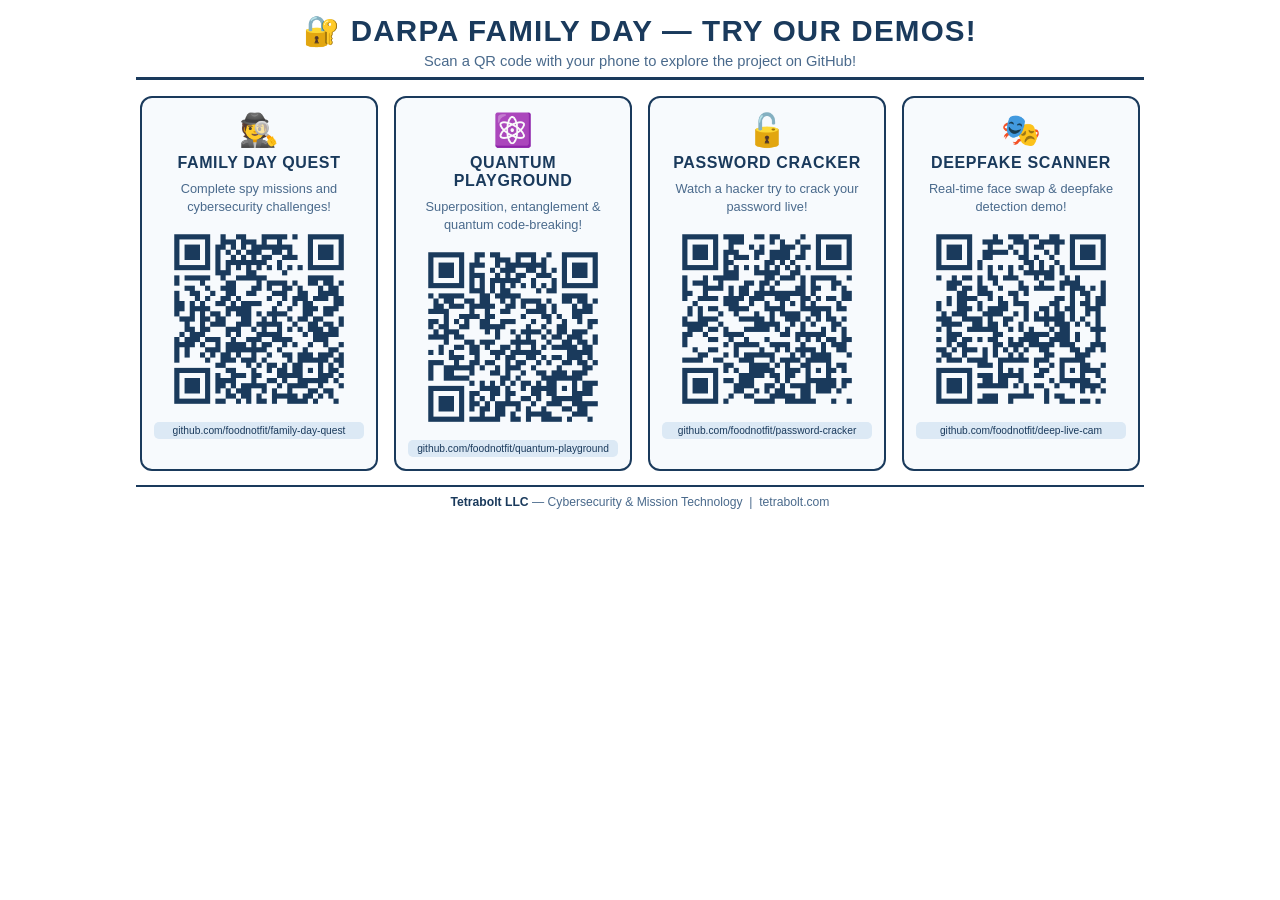
==== family-day-qr.html @ 0b9ffa33 "Add Family Day QR code sheet" ====
<!DOCTYPE html>
<html lang="en">
<head>
  <meta charset="UTF-8">
  <title>DARPA Family Day — Try Our Demos!</title>
  <style>
    @page { size: landscape; margin: 0.45in; }
    * { box-sizing: border-box; margin: 0; padding: 0; }
    body {
      font-family: 'Segoe UI', Arial, sans-serif;
      background: #fff;
      color: #1a3a5c;
      max-width: 10.5in;
      margin: 0 auto;
    }
    header {
      text-align: center;
      padding: 14px 0 8px;
      border-bottom: 3px solid #1a3a5c;
      margin-bottom: 16px;
    }
    header h1 { font-size: 1.85rem; text-transform: uppercase; letter-spacing: .04em; }
    header p  { font-size: .92rem; color: #4a6a8c; margin-top: 5px; }
    .grid {
      display: grid;
      grid-template-columns: repeat(4, 1fr);
      gap: 16px;
      padding: 0 4px;
    }
    .card {
      border: 2.5px solid #1a3a5c;
      border-radius: 12px;
      padding: 16px 12px 12px;
      text-align: center;
      background: #f7fafd;
      display: flex;
      flex-direction: column;
      align-items: center;
      gap: 8px;
      page-break-inside: avoid;
    }
    .card-icon { font-size: 2rem; line-height: 1; }
    .card h2 {
      font-size: 1rem; color: #1a3a5c;
      font-weight: 700; text-transform: uppercase; letter-spacing: .04em;
    }
    .card p {
      font-size: .8rem; color: #4a6a8c;
      line-height: 1.4; min-height: 2.4em;
    }
    .card img { border-radius: 8px; display: block; }
    .url {
      font-size: .64rem; color: #1a3a5c;
      background: #dce9f5; border-radius: 5px;
      padding: 3px 7px; width: 100%; word-break: break-all;
    }
    footer {
      text-align: center; margin-top: 14px;
      padding-top: 8px; border-top: 2px solid #1a3a5c;
      font-size: .76rem; color: #4a6a8c;
    }
    footer strong { color: #1a3a5c; }
  </style>
</head>
<body>
<header>
  <h1>🔐 DARPA Family Day — Try Our Demos!</h1>
  <p>Scan a QR code with your phone to explore the project on GitHub!</p>
</header>
<div class="grid">
    <div class="card">
      <span class="card-icon">🕵️</span>
      <h2>Family Day Quest</h2>
      <p>Complete spy missions and cybersecurity challenges!</p>
      <img src="[data-uri]" alt="QR code for Family Day Quest" width="190" height="190">
      <div class="url">github.com/foodnotfit/family-day-quest</div>
    </div>
    <div class="card">
      <span class="card-icon">⚛️</span>
      <h2>Quantum Playground</h2>
      <p>Superposition, entanglement & quantum code-breaking!</p>
      <img src="[data-uri]" alt="QR code for Quantum Playground" width="190" height="190">
      <div class="url">github.com/foodnotfit/quantum-playground</div>
    </div>
    <div class="card">
      <span class="card-icon">🔓</span>
      <h2>Password Cracker</h2>
      <p>Watch a hacker try to crack your password live!</p>
      <img src="[data-uri]" alt="QR code for Password Cracker" width="190" height="190">
      <div class="url">github.com/foodnotfit/password-cracker</div>
    </div>
    <div class="card">
      <span class="card-icon">🎭</span>
      <h2>Deepfake Scanner</h2>
      <p>Real-time face swap & deepfake detection demo!</p>
      <img src="[data-uri]" alt="QR code for Deepfake Scanner" width="190" height="190">
      <div class="url">github.com/foodnotfit/deep-live-cam</div>
    </div>
</div>
<footer>
  <strong>Tetrabolt LLC</strong> — Cybersecurity &amp; Mission Technology &nbsp;|&nbsp; tetrabolt.com
</footer>
</body>
</html>
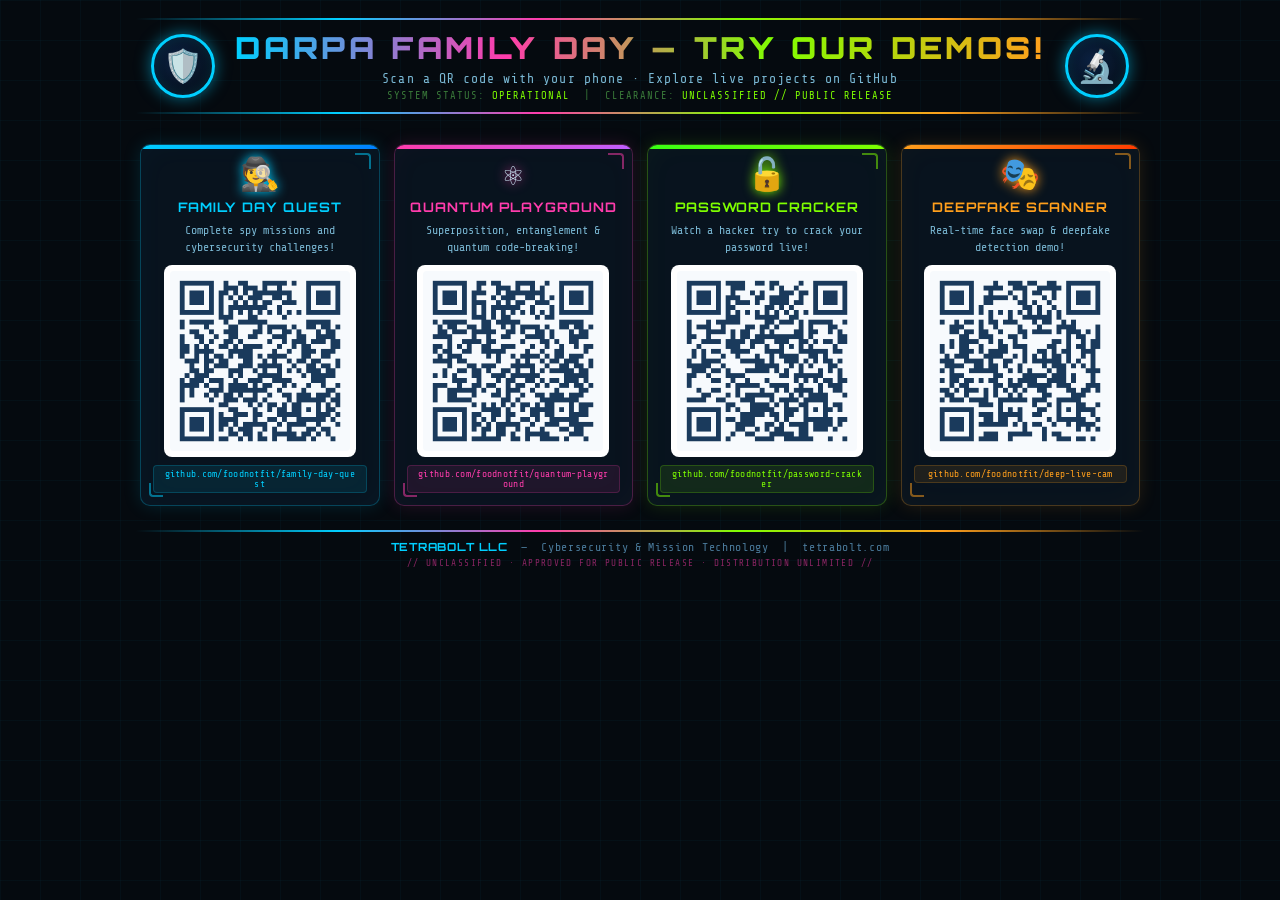
==== commit 2a1b9557: "style: DARPA-themed redesign with neon colors and dark background" ====
--- a/family-day-qr.html
+++ b/family-day-qr.html
@@ -4,101 +4,279 @@
   <meta charset="UTF-8">
   <title>DARPA Family Day — Try Our Demos!</title>
   <style>
-    @page { size: landscape; margin: 0.45in; }
+    @import url('https://fonts.googleapis.com/css2?family=Share+Tech+Mono&family=Orbitron:wght@700;900&display=swap');
+    @page { size: landscape; margin: 0.4in; }
     * { box-sizing: border-box; margin: 0; padding: 0; }
+
     body {
-      font-family: 'Segoe UI', Arial, sans-serif;
-      background: #fff;
-      color: #1a3a5c;
+      font-family: 'Share Tech Mono', 'Courier New', monospace;
+      background: #050a0f;
+      color: #c8dff0;
       max-width: 10.5in;
       margin: 0 auto;
-    }
+      background-image:
+        linear-gradient(rgba(0,200,255,0.03) 1px, transparent 1px),
+        linear-gradient(90deg, rgba(0,200,255,0.03) 1px, transparent 1px);
+      background-size: 40px 40px;
+    }
+
     header {
       text-align: center;
-      padding: 14px 0 8px;
-      border-bottom: 3px solid #1a3a5c;
-      margin-bottom: 16px;
-    }
-    header h1 { font-size: 1.85rem; text-transform: uppercase; letter-spacing: .04em; }
-    header p  { font-size: .92rem; color: #4a6a8c; margin-top: 5px; }
+      padding: 18px 0 12px;
+      margin-bottom: 18px;
+      position: relative;
+    }
+    header::before, header::after {
+      content: '';
+      display: block;
+      height: 2px;
+      background: linear-gradient(90deg, transparent, #00cfff, #ff3cac, #7fff00, #ff9f1c, transparent);
+      margin: 0 0 10px;
+    }
+    header::after { margin: 10px 0 0; }
+
+    .header-inner {
+      display: flex;
+      align-items: center;
+      justify-content: center;
+      gap: 20px;
+    }
+    .darpa-seal {
+      width: 64px; height: 64px;
+      border-radius: 50%;
+      border: 3px solid #00cfff;
+      background: radial-gradient(circle at 40% 40%, #0a2040, #050a0f);
+      display: flex; align-items: center; justify-content: center;
+      font-size: 2rem;
+      box-shadow: 0 0 16px #00cfff88, inset 0 0 12px #00cfff22;
+      flex-shrink: 0;
+    }
+    header h1 {
+      font-family: 'Orbitron', 'Arial Black', sans-serif;
+      font-size: 1.9rem;
+      font-weight: 900;
+      text-transform: uppercase;
+      letter-spacing: .12em;
+      background: linear-gradient(90deg, #00cfff, #ff3cac, #7fff00, #ff9f1c);
+      -webkit-background-clip: text;
+      -webkit-text-fill-color: transparent;
+      background-clip: text;
+      line-height: 1.15;
+    }
+    header .subtitle {
+      font-size: .82rem;
+      color: #7ab8d4;
+      letter-spacing: .08em;
+      margin-top: 6px;
+    }
+    .status-bar {
+      font-size: .65rem;
+      color: #3a7a3a;
+      letter-spacing: .1em;
+      margin-top: 4px;
+    }
+    .status-bar span { color: #7fff00; }
+
     .grid {
       display: grid;
       grid-template-columns: repeat(4, 1fr);
-      gap: 16px;
+      gap: 14px;
       padding: 0 4px;
     }
+
     .card {
-      border: 2.5px solid #1a3a5c;
-      border-radius: 12px;
-      padding: 16px 12px 12px;
+      border-radius: 10px;
+      padding: 14px 12px 12px;
       text-align: center;
-      background: #f7fafd;
       display: flex;
       flex-direction: column;
       align-items: center;
       gap: 8px;
       page-break-inside: avoid;
-    }
+      position: relative;
+      overflow: hidden;
+      background: #08131e;
+    }
+    .card::before {
+      content: '';
+      position: absolute;
+      top: 0; left: 0; right: 0;
+      height: 4px;
+      border-radius: 10px 10px 0 0;
+    }
+    .card::after {
+      content: '';
+      position: absolute;
+      top: 8px; right: 8px;
+      width: 14px; height: 14px;
+      border-top: 2px solid;
+      border-right: 2px solid;
+      border-radius: 0 4px 0 0;
+      opacity: .5;
+    }
+    .corner-bl {
+      position: absolute;
+      bottom: 8px; left: 8px;
+      width: 14px; height: 14px;
+      border-bottom: 2px solid;
+      border-left: 2px solid;
+      border-radius: 0 0 0 4px;
+      opacity: .5;
+    }
+
+    .card-1 { border: 1.5px solid #00cfff44; box-shadow: 0 0 18px #00cfff22, inset 0 0 30px #00cfff08; }
+    .card-1::before { background: linear-gradient(90deg, #00cfff, #0080ff); }
+    .card-1::after { border-color: #00cfff; }
+    .card-1 .corner-bl { border-color: #00cfff; }
+    .card-1 h2 { color: #00cfff; }
+    .card-1 .url { background: #00cfff18; color: #00cfff; border: 1px solid #00cfff33; }
+    .card-1 .card-icon { text-shadow: 0 0 12px #00cfff; }
+
+    .card-2 { border: 1.5px solid #ff3cac44; box-shadow: 0 0 18px #ff3cac22, inset 0 0 30px #ff3cac08; }
+    .card-2::before { background: linear-gradient(90deg, #ff3cac, #bf5fff); }
+    .card-2::after { border-color: #ff3cac; }
+    .card-2 .corner-bl { border-color: #ff3cac; }
+    .card-2 h2 { color: #ff3cac; }
+    .card-2 .url { background: #ff3cac18; color: #ff3cac; border: 1px solid #ff3cac33; }
+    .card-2 .card-icon { text-shadow: 0 0 12px #ff3cac; }
+
+    .card-3 { border: 1.5px solid #7fff0044; box-shadow: 0 0 18px #7fff0022, inset 0 0 30px #7fff0008; }
+    .card-3::before { background: linear-gradient(90deg, #39ff14, #7fff00); }
+    .card-3::after { border-color: #7fff00; }
+    .card-3 .corner-bl { border-color: #7fff00; }
+    .card-3 h2 { color: #7fff00; }
+    .card-3 .url { background: #7fff0018; color: #7fff00; border: 1px solid #7fff0033; }
+    .card-3 .card-icon { text-shadow: 0 0 12px #7fff00; }
+
+    .card-4 { border: 1.5px solid #ff9f1c44; box-shadow: 0 0 18px #ff9f1c22, inset 0 0 30px #ff9f1c08; }
+    .card-4::before { background: linear-gradient(90deg, #ff9f1c, #ff3c00); }
+    .card-4::after { border-color: #ff9f1c; }
+    .card-4 .corner-bl { border-color: #ff9f1c; }
+    .card-4 h2 { color: #ff9f1c; }
+    .card-4 .url { background: #ff9f1c18; color: #ff9f1c; border: 1px solid #ff9f1c33; }
+    .card-4 .card-icon { text-shadow: 0 0 12px #ff9f1c; }
+
     .card-icon { font-size: 2rem; line-height: 1; }
     .card h2 {
-      font-size: 1rem; color: #1a3a5c;
-      font-weight: 700; text-transform: uppercase; letter-spacing: .04em;
+      font-family: 'Orbitron', 'Arial Black', sans-serif;
+      font-size: .82rem;
+      font-weight: 700;
+      text-transform: uppercase;
+      letter-spacing: .07em;
     }
     .card p {
-      font-size: .8rem; color: #4a6a8c;
-      line-height: 1.4; min-height: 2.4em;
-    }
-    .card img { border-radius: 8px; display: block; }
+      font-size: .73rem;
+      color: #7ab8d4;
+      line-height: 1.45;
+      min-height: 2.5em;
+    }
+    .qr-wrap {
+      background: #ffffff;
+      border-radius: 8px;
+      padding: 6px;
+      display: inline-block;
+    }
+    .card img { border-radius: 4px; display: block; }
     .url {
-      font-size: .64rem; color: #1a3a5c;
-      background: #dce9f5; border-radius: 5px;
-      padding: 3px 7px; width: 100%; word-break: break-all;
-    }
+      font-size: .6rem;
+      border-radius: 4px;
+      padding: 3px 8px;
+      width: 100%;
+      word-break: break-all;
+      letter-spacing: .03em;
+    }
+
     footer {
-      text-align: center; margin-top: 14px;
-      padding-top: 8px; border-top: 2px solid #1a3a5c;
-      font-size: .76rem; color: #4a6a8c;
-    }
-    footer strong { color: #1a3a5c; }
+      text-align: center;
+      margin-top: 14px;
+      padding-top: 10px;
+      position: relative;
+      font-size: .72rem;
+      color: #4a7a9b;
+      letter-spacing: .06em;
+    }
+    footer::before {
+      content: '';
+      display: block;
+      height: 2px;
+      background: linear-gradient(90deg, transparent, #00cfff, #ff3cac, #7fff00, #ff9f1c, transparent);
+      margin-bottom: 8px;
+    }
+    footer strong { color: #00cfff; font-family: 'Orbitron', sans-serif; font-size: .7rem; }
+    .footer-classified {
+      font-size: .58rem;
+      color: #ff3cac88;
+      letter-spacing: .15em;
+      margin-top: 4px;
+    }
   </style>
 </head>
 <body>
+
 <header>
-  <h1>🔐 DARPA Family Day — Try Our Demos!</h1>
-  <p>Scan a QR code with your phone to explore the project on GitHub!</p>
+  <div class="header-inner">
+    <div class="darpa-seal">🛡️</div>
+    <div>
+      <h1>DARPA Family Day — Try Our Demos!</h1>
+      <div class="subtitle">Scan a QR code with your phone · Explore live projects on GitHub</div>
+      <div class="status-bar">SYSTEM STATUS: <span>OPERATIONAL</span> &nbsp;|&nbsp; CLEARANCE: <span>UNCLASSIFIED // PUBLIC RELEASE</span></div>
+    </div>
+    <div class="darpa-seal">🔬</div>
+  </div>
 </header>
+
 <div class="grid">
-    <div class="card">
-      <span class="card-icon">🕵️</span>
-      <h2>Family Day Quest</h2>
-      <p>Complete spy missions and cybersecurity challenges!</p>
-      <img src="[data-uri]" alt="QR code for Family Day Quest" width="190" height="190">
-      <div class="url">github.com/foodnotfit/family-day-quest</div>
-    </div>
-    <div class="card">
-      <span class="card-icon">⚛️</span>
-      <h2>Quantum Playground</h2>
-      <p>Superposition, entanglement & quantum code-breaking!</p>
-      <img src="[data-uri]" alt="QR code for Quantum Playground" width="190" height="190">
-      <div class="url">github.com/foodnotfit/quantum-playground</div>
-    </div>
-    <div class="card">
-      <span class="card-icon">🔓</span>
-      <h2>Password Cracker</h2>
-      <p>Watch a hacker try to crack your password live!</p>
-      <img src="[data-uri]" alt="QR code for Password Cracker" width="190" height="190">
-      <div class="url">github.com/foodnotfit/password-cracker</div>
-    </div>
-    <div class="card">
-      <span class="card-icon">🎭</span>
-      <h2>Deepfake Scanner</h2>
-      <p>Real-time face swap & deepfake detection demo!</p>
-      <img src="[data-uri]" alt="QR code for Deepfake Scanner" width="190" height="190">
-      <div class="url">github.com/foodnotfit/deep-live-cam</div>
-    </div>
+
+  <div class="card card-1">
+    <div class="corner-bl"></div>
+    <span class="card-icon">🕵️</span>
+    <h2>Family Day Quest</h2>
+    <p>Complete spy missions and cybersecurity challenges!</p>
+    <div class="qr-wrap">
+      <img src="[data-uri]" alt="QR code for Family Day Quest" width="180" height="180">
+    </div>
+    <div class="url">github.com/foodnotfit/family-day-quest</div>
+  </div>
+
+  <div class="card card-2">
+    <div class="corner-bl"></div>
+    <span class="card-icon">⚛️</span>
+    <h2>Quantum Playground</h2>
+    <p>Superposition, entanglement &amp; quantum code-breaking!</p>
+    <div class="qr-wrap">
+      <img src="[data-uri]" alt="QR code for Quantum Playground" width="180" height="180">
+    </div>
+    <div class="url">github.com/foodnotfit/quantum-playground</div>
+  </div>
+
+  <div class="card card-3">
+    <div class="corner-bl"></div>
+    <span class="card-icon">🔓</span>
+    <h2>Password Cracker</h2>
+    <p>Watch a hacker try to crack your password live!</p>
+    <div class="qr-wrap">
+      <img src="[data-uri]" alt="QR code for Password Cracker" width="180" height="180">
+    </div>
+    <div class="url">github.com/foodnotfit/password-cracker</div>
+  </div>
+
+  <div class="card card-4">
+    <div class="corner-bl"></div>
+    <span class="card-icon">🎭</span>
+    <h2>Deepfake Scanner</h2>
+    <p>Real-time face swap &amp; deepfake detection demo!</p>
+    <div class="qr-wrap">
+      <img src="[data-uri]" alt="QR code for Deepfake Scanner" width="180" height="180">
+    </div>
+    <div class="url">github.com/foodnotfit/deep-live-cam</div>
+  </div>
+
 </div>
+
 <footer>
-  <strong>Tetrabolt LLC</strong> — Cybersecurity &amp; Mission Technology &nbsp;|&nbsp; tetrabolt.com
+  <strong>TETRABOLT LLC</strong> &nbsp;—&nbsp; Cybersecurity &amp; Mission Technology &nbsp;|&nbsp; tetrabolt.com
+  <div class="footer-classified">// UNCLASSIFIED · APPROVED FOR PUBLIC RELEASE · DISTRIBUTION UNLIMITED //</div>
 </footer>
+
 </body>
 </html>
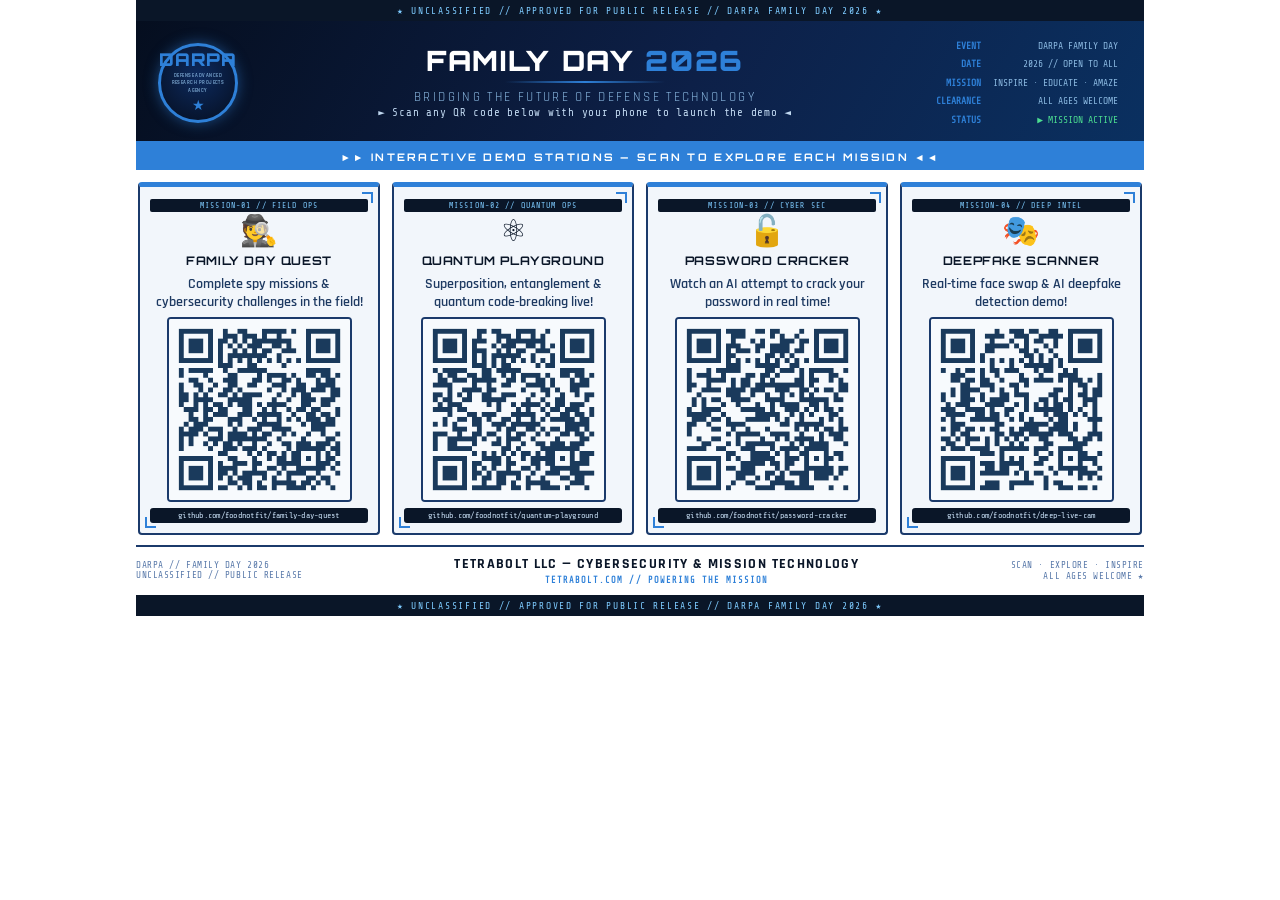
==== commit a8ebd310: "redesign: DARPA Family Day themed QR print sheet" ====
--- a/family-day-qr.html
+++ b/family-day-qr.html
@@ -2,281 +2,356 @@
 <html lang="en">
 <head>
   <meta charset="UTF-8">
-  <title>DARPA Family Day — Try Our Demos!</title>
+  <title>DARPA Family Day 2026 — Mission Demos</title>
   <style>
-    @import url('https://fonts.googleapis.com/css2?family=Share+Tech+Mono&family=Orbitron:wght@700;900&display=swap');
+    @import url('https://fonts.googleapis.com/css2?family=Share+Tech+Mono&family=Orbitron:wght@700;900&family=Rajdhani:wght@500;600;700&display=swap');
+
     @page { size: landscape; margin: 0.4in; }
     * { box-sizing: border-box; margin: 0; padding: 0; }
 
     body {
-      font-family: 'Share Tech Mono', 'Courier New', monospace;
-      background: #050a0f;
-      color: #c8dff0;
+      font-family: 'Rajdhani', 'Segoe UI', Arial, sans-serif;
+      background: #fff;
+      color: #0a1628;
       max-width: 10.5in;
       margin: 0 auto;
-      background-image:
-        linear-gradient(rgba(0,200,255,0.03) 1px, transparent 1px),
-        linear-gradient(90deg, rgba(0,200,255,0.03) 1px, transparent 1px);
-      background-size: 40px 40px;
+    }
+
+    .class-bar {
+      background: #0a1628;
+      color: #7ecbff;
+      text-align: center;
+      font-family: 'Share Tech Mono', monospace;
+      font-size: 0.6rem;
+      letter-spacing: 0.18em;
+      padding: 5px 0;
+      text-transform: uppercase;
     }
 
     header {
-      text-align: center;
-      padding: 18px 0 12px;
-      margin-bottom: 18px;
-      position: relative;
-    }
-    header::before, header::after {
-      content: '';
-      display: block;
-      height: 2px;
-      background: linear-gradient(90deg, transparent, #00cfff, #ff3cac, #7fff00, #ff9f1c, transparent);
-      margin: 0 0 10px;
-    }
-    header::after { margin: 10px 0 0; }
-
-    .header-inner {
+      background: linear-gradient(120deg, #050e1f 0%, #0d2048 55%, #0a3060 100%);
+      color: #fff;
+      padding: 16px 22px 12px;
       display: flex;
       align-items: center;
+      justify-content: space-between;
+      border-bottom: 3px solid #2e80d8;
+    }
+
+    .darpa-seal {
+      width: 80px;
+      height: 80px;
+      border-radius: 50%;
+      border: 3px solid #2e80d8;
+      background: radial-gradient(circle at 50% 40%, #0d2a5e, #050e1f);
+      display: flex;
+      flex-direction: column;
+      align-items: center;
       justify-content: center;
-      gap: 20px;
-    }
-    .darpa-seal {
-      width: 64px; height: 64px;
-      border-radius: 50%;
-      border: 3px solid #00cfff;
-      background: radial-gradient(circle at 40% 40%, #0a2040, #050a0f);
-      display: flex; align-items: center; justify-content: center;
-      font-size: 2rem;
-      box-shadow: 0 0 16px #00cfff88, inset 0 0 12px #00cfff22;
       flex-shrink: 0;
-    }
-    header h1 {
-      font-family: 'Orbitron', 'Arial Black', sans-serif;
-      font-size: 1.9rem;
+      box-shadow: 0 0 14px rgba(46,128,216,0.5);
+    }
+    .darpa-seal .seal-main {
+      font-family: 'Orbitron', sans-serif;
       font-weight: 900;
-      text-transform: uppercase;
-      letter-spacing: .12em;
-      background: linear-gradient(90deg, #00cfff, #ff3cac, #7fff00, #ff9f1c);
-      -webkit-background-clip: text;
-      -webkit-text-fill-color: transparent;
-      background-clip: text;
-      line-height: 1.15;
-    }
-    header .subtitle {
-      font-size: .82rem;
-      color: #7ab8d4;
-      letter-spacing: .08em;
-      margin-top: 6px;
-    }
-    .status-bar {
-      font-size: .65rem;
-      color: #3a7a3a;
-      letter-spacing: .1em;
-      margin-top: 4px;
-    }
-    .status-bar span { color: #7fff00; }
+      font-size: 1.1rem;
+      color: #2e80d8;
+      letter-spacing: 0.04em;
+      line-height: 1;
+    }
+    .darpa-seal .seal-sub {
+      font-size: 0.32rem;
+      color: #8ab8e0;
+      text-transform: uppercase;
+      letter-spacing: 0.09em;
+      text-align: center;
+      margin-top: 3px;
+      font-family: 'Rajdhani', sans-serif;
+      font-weight: 600;
+      line-height: 1.5;
+    }
+    .darpa-seal .seal-star {
+      font-size: 0.85rem;
+      color: #2e80d8;
+      margin-top: 2px;
+    }
+
+    .header-center {
+      text-align: center;
+      flex: 1;
+      padding: 0 20px;
+    }
+    .header-center h1 {
+      font-family: 'Orbitron', sans-serif;
+      font-weight: 900;
+      font-size: 1.75rem;
+      text-transform: uppercase;
+      letter-spacing: 0.06em;
+      color: #fff;
+      line-height: 1;
+    }
+    .header-center h1 span { color: #2e80d8; }
+    .header-center .tagline {
+      font-family: 'Rajdhani', sans-serif;
+      font-size: 0.82rem;
+      color: #8ab8e0;
+      letter-spacing: 0.18em;
+      text-transform: uppercase;
+      margin-top: 5px;
+    }
+    .header-center .hdivider {
+      width: 160px;
+      height: 2px;
+      background: linear-gradient(90deg, transparent, #2e80d8, transparent);
+      margin: 6px auto;
+    }
+    .header-center .instruction {
+      font-family: 'Share Tech Mono', monospace;
+      font-size: 0.68rem;
+      color: #c0d8f0;
+      letter-spacing: 0.07em;
+    }
+
+    .header-right {
+      text-align: right;
+      flex-shrink: 0;
+    }
+    .header-right table {
+      border-collapse: collapse;
+      font-family: 'Share Tech Mono', monospace;
+      font-size: 0.6rem;
+      color: #8ab8e0;
+    }
+    .header-right td { padding: 2px 4px; line-height: 1.5; }
+    .header-right td:first-child {
+      color: #2e80d8;
+      text-align: right;
+      padding-right: 8px;
+      font-weight: bold;
+    }
+    .status-active { color: #4cdd90 !important; }
+
+    .mission-strip {
+      background: #2e80d8;
+      color: #fff;
+      text-align: center;
+      font-family: 'Orbitron', sans-serif;
+      font-size: 0.65rem;
+      font-weight: 700;
+      letter-spacing: 0.22em;
+      padding: 6px 0;
+      text-transform: uppercase;
+      margin-bottom: 12px;
+    }
 
     .grid {
       display: grid;
       grid-template-columns: repeat(4, 1fr);
-      gap: 14px;
-      padding: 0 4px;
+      gap: 12px;
+      padding: 0 2px;
     }
 
     .card {
-      border-radius: 10px;
-      padding: 14px 12px 12px;
-      text-align: center;
+      border: 2px solid #1b3a6b;
+      border-top: 5px solid #2e80d8;
+      border-radius: 4px;
+      padding: 12px 10px 10px;
+      text-align: center;
+      background: #f2f6fb;
       display: flex;
       flex-direction: column;
       align-items: center;
-      gap: 8px;
+      gap: 6px;
       page-break-inside: avoid;
       position: relative;
-      overflow: hidden;
-      background: #08131e;
     }
     .card::before {
       content: '';
       position: absolute;
-      top: 0; left: 0; right: 0;
-      height: 4px;
-      border-radius: 10px 10px 0 0;
+      top: 5px; right: 5px;
+      width: 9px; height: 9px;
+      border-top: 2px solid #2e80d8;
+      border-right: 2px solid #2e80d8;
     }
     .card::after {
       content: '';
       position: absolute;
-      top: 8px; right: 8px;
-      width: 14px; height: 14px;
-      border-top: 2px solid;
-      border-right: 2px solid;
-      border-radius: 0 4px 0 0;
-      opacity: .5;
-    }
-    .corner-bl {
-      position: absolute;
-      bottom: 8px; left: 8px;
-      width: 14px; height: 14px;
-      border-bottom: 2px solid;
-      border-left: 2px solid;
-      border-radius: 0 0 0 4px;
-      opacity: .5;
-    }
-
-    .card-1 { border: 1.5px solid #00cfff44; box-shadow: 0 0 18px #00cfff22, inset 0 0 30px #00cfff08; }
-    .card-1::before { background: linear-gradient(90deg, #00cfff, #0080ff); }
-    .card-1::after { border-color: #00cfff; }
-    .card-1 .corner-bl { border-color: #00cfff; }
-    .card-1 h2 { color: #00cfff; }
-    .card-1 .url { background: #00cfff18; color: #00cfff; border: 1px solid #00cfff33; }
-    .card-1 .card-icon { text-shadow: 0 0 12px #00cfff; }
-
-    .card-2 { border: 1.5px solid #ff3cac44; box-shadow: 0 0 18px #ff3cac22, inset 0 0 30px #ff3cac08; }
-    .card-2::before { background: linear-gradient(90deg, #ff3cac, #bf5fff); }
-    .card-2::after { border-color: #ff3cac; }
-    .card-2 .corner-bl { border-color: #ff3cac; }
-    .card-2 h2 { color: #ff3cac; }
-    .card-2 .url { background: #ff3cac18; color: #ff3cac; border: 1px solid #ff3cac33; }
-    .card-2 .card-icon { text-shadow: 0 0 12px #ff3cac; }
-
-    .card-3 { border: 1.5px solid #7fff0044; box-shadow: 0 0 18px #7fff0022, inset 0 0 30px #7fff0008; }
-    .card-3::before { background: linear-gradient(90deg, #39ff14, #7fff00); }
-    .card-3::after { border-color: #7fff00; }
-    .card-3 .corner-bl { border-color: #7fff00; }
-    .card-3 h2 { color: #7fff00; }
-    .card-3 .url { background: #7fff0018; color: #7fff00; border: 1px solid #7fff0033; }
-    .card-3 .card-icon { text-shadow: 0 0 12px #7fff00; }
-
-    .card-4 { border: 1.5px solid #ff9f1c44; box-shadow: 0 0 18px #ff9f1c22, inset 0 0 30px #ff9f1c08; }
-    .card-4::before { background: linear-gradient(90deg, #ff9f1c, #ff3c00); }
-    .card-4::after { border-color: #ff9f1c; }
-    .card-4 .corner-bl { border-color: #ff9f1c; }
-    .card-4 h2 { color: #ff9f1c; }
-    .card-4 .url { background: #ff9f1c18; color: #ff9f1c; border: 1px solid #ff9f1c33; }
-    .card-4 .card-icon { text-shadow: 0 0 12px #ff9f1c; }
-
-    .card-icon { font-size: 2rem; line-height: 1; }
+      bottom: 5px; left: 5px;
+      width: 9px; height: 9px;
+      border-bottom: 2px solid #2e80d8;
+      border-left: 2px solid #2e80d8;
+    }
+
+    .mission-tag {
+      font-family: 'Share Tech Mono', monospace;
+      font-size: 0.5rem;
+      color: #7ecbff;
+      letter-spacing: 0.14em;
+      text-transform: uppercase;
+      background: #0a1628;
+      padding: 2px 8px;
+      border-radius: 2px;
+      align-self: stretch;
+    }
+    .card-icon { font-size: 1.9rem; line-height: 1; }
     .card h2 {
-      font-family: 'Orbitron', 'Arial Black', sans-serif;
-      font-size: .82rem;
+      font-family: 'Orbitron', sans-serif;
+      font-size: 0.74rem;
+      color: #0a1628;
       font-weight: 700;
       text-transform: uppercase;
-      letter-spacing: .07em;
+      letter-spacing: 0.05em;
+      line-height: 1.2;
     }
     .card p {
-      font-size: .73rem;
-      color: #7ab8d4;
-      line-height: 1.45;
-      min-height: 2.5em;
-    }
-    .qr-wrap {
-      background: #ffffff;
-      border-radius: 8px;
-      padding: 6px;
-      display: inline-block;
-    }
-    .card img { border-radius: 4px; display: block; }
+      font-family: 'Rajdhani', sans-serif;
+      font-size: 0.85rem;
+      color: #1e3a62;
+      line-height: 1.35;
+      font-weight: 600;
+    }
+    .card img {
+      border-radius: 4px;
+      border: 2px solid #1b3a6b;
+      display: block;
+    }
     .url {
-      font-size: .6rem;
-      border-radius: 4px;
-      padding: 3px 8px;
+      font-family: 'Share Tech Mono', monospace;
+      font-size: 0.52rem;
+      color: #c8dff5;
+      background: #0a1628;
+      border-radius: 3px;
+      padding: 3px 6px;
       width: 100%;
       word-break: break-all;
-      letter-spacing: .03em;
+      letter-spacing: 0.03em;
     }
 
     footer {
-      text-align: center;
-      margin-top: 14px;
-      padding-top: 10px;
-      position: relative;
-      font-size: .72rem;
-      color: #4a7a9b;
-      letter-spacing: .06em;
-    }
-    footer::before {
-      content: '';
+      margin-top: 10px;
+      padding-top: 8px;
+      border-top: 2px solid #1b3a6b;
+      display: flex;
+      justify-content: space-between;
+      align-items: center;
+    }
+    .footer-col {
+      font-family: 'Share Tech Mono', monospace;
+      font-size: 0.58rem;
+      color: #5a7aaa;
+      letter-spacing: 0.06em;
+    }
+    .footer-center {
+      text-align: center;
+      font-family: 'Rajdhani', sans-serif;
+      font-weight: 700;
+      font-size: 0.85rem;
+      color: #0a1628;
+      letter-spacing: 0.1em;
+      text-transform: uppercase;
+    }
+    .footer-center .powered {
+      font-family: 'Share Tech Mono', monospace;
+      font-size: 0.54rem;
+      color: #2e80d8;
       display: block;
-      height: 2px;
-      background: linear-gradient(90deg, transparent, #00cfff, #ff3cac, #7fff00, #ff9f1c, transparent);
-      margin-bottom: 8px;
-    }
-    footer strong { color: #00cfff; font-family: 'Orbitron', sans-serif; font-size: .7rem; }
-    .footer-classified {
-      font-size: .58rem;
-      color: #ff3cac88;
-      letter-spacing: .15em;
-      margin-top: 4px;
+      margin-top: 2px;
+      letter-spacing: 0.12em;
+    }
+    .unclass-bar {
+      background: #0a1628;
+      color: #7ecbff;
+      text-align: center;
+      font-family: 'Share Tech Mono', monospace;
+      font-size: 0.6rem;
+      letter-spacing: 0.18em;
+      padding: 5px 0;
+      margin-top: 10px;
+      text-transform: uppercase;
     }
   </style>
 </head>
 <body>
 
+<div class="class-bar">&#9733; UNCLASSIFIED // APPROVED FOR PUBLIC RELEASE // DARPA FAMILY DAY 2026 &#9733;</div>
+
 <header>
-  <div class="header-inner">
-    <div class="darpa-seal">🛡️</div>
-    <div>
-      <h1>DARPA Family Day — Try Our Demos!</h1>
-      <div class="subtitle">Scan a QR code with your phone · Explore live projects on GitHub</div>
-      <div class="status-bar">SYSTEM STATUS: <span>OPERATIONAL</span> &nbsp;|&nbsp; CLEARANCE: <span>UNCLASSIFIED // PUBLIC RELEASE</span></div>
-    </div>
-    <div class="darpa-seal">🔬</div>
+  <div class="darpa-seal">
+    <div class="seal-main">DARPA</div>
+    <div class="seal-sub">Defense Advanced<br>Research Projects<br>Agency</div>
+    <div class="seal-star">&#9733;</div>
+  </div>
+
+  <div class="header-center">
+    <h1>Family Day <span>2026</span></h1>
+    <div class="hdivider"></div>
+    <div class="tagline">Bridging the Future of Defense Technology</div>
+    <div class="instruction">&#9658; Scan any QR code below with your phone to launch the demo &#9668;</div>
+  </div>
+
+  <div class="header-right">
+    <table>
+      <tr><td>EVENT</td><td>DARPA FAMILY DAY</td></tr>
+      <tr><td>DATE</td><td>2026 // OPEN TO ALL</td></tr>
+      <tr><td>MISSION</td><td>INSPIRE &middot; EDUCATE &middot; AMAZE</td></tr>
+      <tr><td>CLEARANCE</td><td>ALL AGES WELCOME</td></tr>
+      <tr><td>STATUS</td><td class="status-active">&#9654; MISSION ACTIVE</td></tr>
+    </table>
   </div>
 </header>
 
+<div class="mission-strip">&#9658;&#9658; INTERACTIVE DEMO STATIONS &mdash; SCAN TO EXPLORE EACH MISSION &#9668;&#9668;</div>
+
 <div class="grid">
 
-  <div class="card card-1">
-    <div class="corner-bl"></div>
-    <span class="card-icon">🕵️</span>
+  <div class="card">
+    <div class="mission-tag">MISSION-01 // FIELD OPS</div>
+    <span class="card-icon">&#128373;</span>
     <h2>Family Day Quest</h2>
-    <p>Complete spy missions and cybersecurity challenges!</p>
-    <div class="qr-wrap">
-      <img src="[data-uri]" alt="QR code for Family Day Quest" width="180" height="180">
-    </div>
+    <p>Complete spy missions &amp; cybersecurity challenges in the field!</p>
+    <img src="[data-uri]" alt="QR code for Family Day Quest" width="185" height="185">
     <div class="url">github.com/foodnotfit/family-day-quest</div>
   </div>
 
-  <div class="card card-2">
-    <div class="corner-bl"></div>
-    <span class="card-icon">⚛️</span>
+  <div class="card">
+    <div class="mission-tag">MISSION-02 // QUANTUM OPS</div>
+    <span class="card-icon">&#9883;</span>
     <h2>Quantum Playground</h2>
-    <p>Superposition, entanglement &amp; quantum code-breaking!</p>
-    <div class="qr-wrap">
-      <img src="[data-uri]" alt="QR code for Quantum Playground" width="180" height="180">
-    </div>
+    <p>Superposition, entanglement &amp; quantum code-breaking live!</p>
+    <img src="[data-uri]" alt="QR code for Quantum Playground" width="185" height="185">
     <div class="url">github.com/foodnotfit/quantum-playground</div>
   </div>
 
-  <div class="card card-3">
-    <div class="corner-bl"></div>
-    <span class="card-icon">🔓</span>
+  <div class="card">
+    <div class="mission-tag">MISSION-03 // CYBER SEC</div>
+    <span class="card-icon">&#128275;</span>
     <h2>Password Cracker</h2>
-    <p>Watch a hacker try to crack your password live!</p>
-    <div class="qr-wrap">
-      <img src="[data-uri]" alt="QR code for Password Cracker" width="180" height="180">
-    </div>
+    <p>Watch an AI attempt to crack your password in real time!</p>
+    <img src="[data-uri]" alt="QR code for Password Cracker" width="185" height="185">
     <div class="url">github.com/foodnotfit/password-cracker</div>
   </div>
 
-  <div class="card card-4">
-    <div class="corner-bl"></div>
-    <span class="card-icon">🎭</span>
+  <div class="card">
+    <div class="mission-tag">MISSION-04 // DEEP INTEL</div>
+    <span class="card-icon">&#127917;</span>
     <h2>Deepfake Scanner</h2>
-    <p>Real-time face swap &amp; deepfake detection demo!</p>
-    <div class="qr-wrap">
-      <img src="[data-uri]" alt="QR code for Deepfake Scanner" width="180" height="180">
-    </div>
+    <p>Real-time face swap &amp; AI deepfake detection demo!</p>
+    <img src="[data-uri]" alt="QR code for Deepfake Scanner" width="185" height="185">
     <div class="url">github.com/foodnotfit/deep-live-cam</div>
   </div>
 
 </div>
 
 <footer>
-  <strong>TETRABOLT LLC</strong> &nbsp;—&nbsp; Cybersecurity &amp; Mission Technology &nbsp;|&nbsp; tetrabolt.com
-  <div class="footer-classified">// UNCLASSIFIED · APPROVED FOR PUBLIC RELEASE · DISTRIBUTION UNLIMITED //</div>
+  <div class="footer-col">DARPA // FAMILY DAY 2026<br>UNCLASSIFIED // PUBLIC RELEASE</div>
+  <div class="footer-center">
+    Tetrabolt LLC &mdash; Cybersecurity &amp; Mission Technology
+    <span class="powered">tetrabolt.com // POWERING THE MISSION</span>
+  </div>
+  <div class="footer-col" style="text-align:right;">SCAN &middot; EXPLORE &middot; INSPIRE<br>ALL AGES WELCOME &#9733;</div>
 </footer>
+
+<div class="unclass-bar">&#9733; UNCLASSIFIED // APPROVED FOR PUBLIC RELEASE // DARPA FAMILY DAY 2026 &#9733;</div>
 
 </body>
 </html>
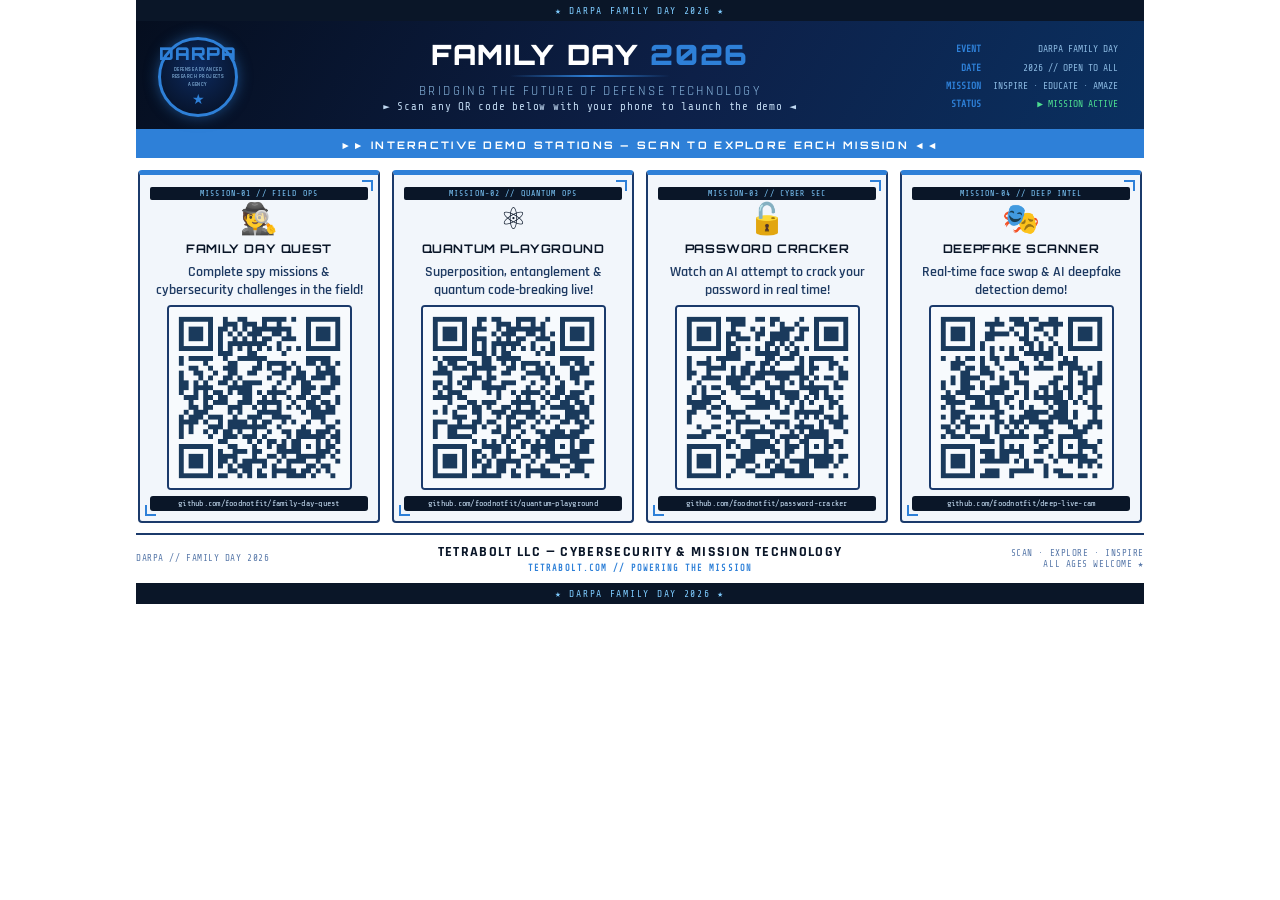
==== commit eb7c4b81: "Remove UNCLASSIFIED/PUBLIC RELEASE language" ====
--- a/family-day-qr.html
+++ b/family-day-qr.html
@@ -273,7 +273,7 @@
 </head>
 <body>
 
-<div class="class-bar">&#9733; UNCLASSIFIED // APPROVED FOR PUBLIC RELEASE // DARPA FAMILY DAY 2026 &#9733;</div>
+<div class="class-bar">&#9733; DARPA FAMILY DAY 2026 &#9733;</div>
 
 <header>
   <div class="darpa-seal">
@@ -294,7 +294,7 @@
       <tr><td>EVENT</td><td>DARPA FAMILY DAY</td></tr>
       <tr><td>DATE</td><td>2026 // OPEN TO ALL</td></tr>
       <tr><td>MISSION</td><td>INSPIRE &middot; EDUCATE &middot; AMAZE</td></tr>
-      <tr><td>CLEARANCE</td><td>ALL AGES WELCOME</td></tr>
+      
       <tr><td>STATUS</td><td class="status-active">&#9654; MISSION ACTIVE</td></tr>
     </table>
   </div>
@@ -343,7 +343,7 @@
 </div>
 
 <footer>
-  <div class="footer-col">DARPA // FAMILY DAY 2026<br>UNCLASSIFIED // PUBLIC RELEASE</div>
+  <div class="footer-col">DARPA // FAMILY DAY 2026</div>
   <div class="footer-center">
     Tetrabolt LLC &mdash; Cybersecurity &amp; Mission Technology
     <span class="powered">tetrabolt.com // POWERING THE MISSION</span>
@@ -351,7 +351,7 @@
   <div class="footer-col" style="text-align:right;">SCAN &middot; EXPLORE &middot; INSPIRE<br>ALL AGES WELCOME &#9733;</div>
 </footer>
 
-<div class="unclass-bar">&#9733; UNCLASSIFIED // APPROVED FOR PUBLIC RELEASE // DARPA FAMILY DAY 2026 &#9733;</div>
+<div class="unclass-bar">&#9733; DARPA FAMILY DAY 2026 &#9733;</div>
 
 </body>
 </html>
